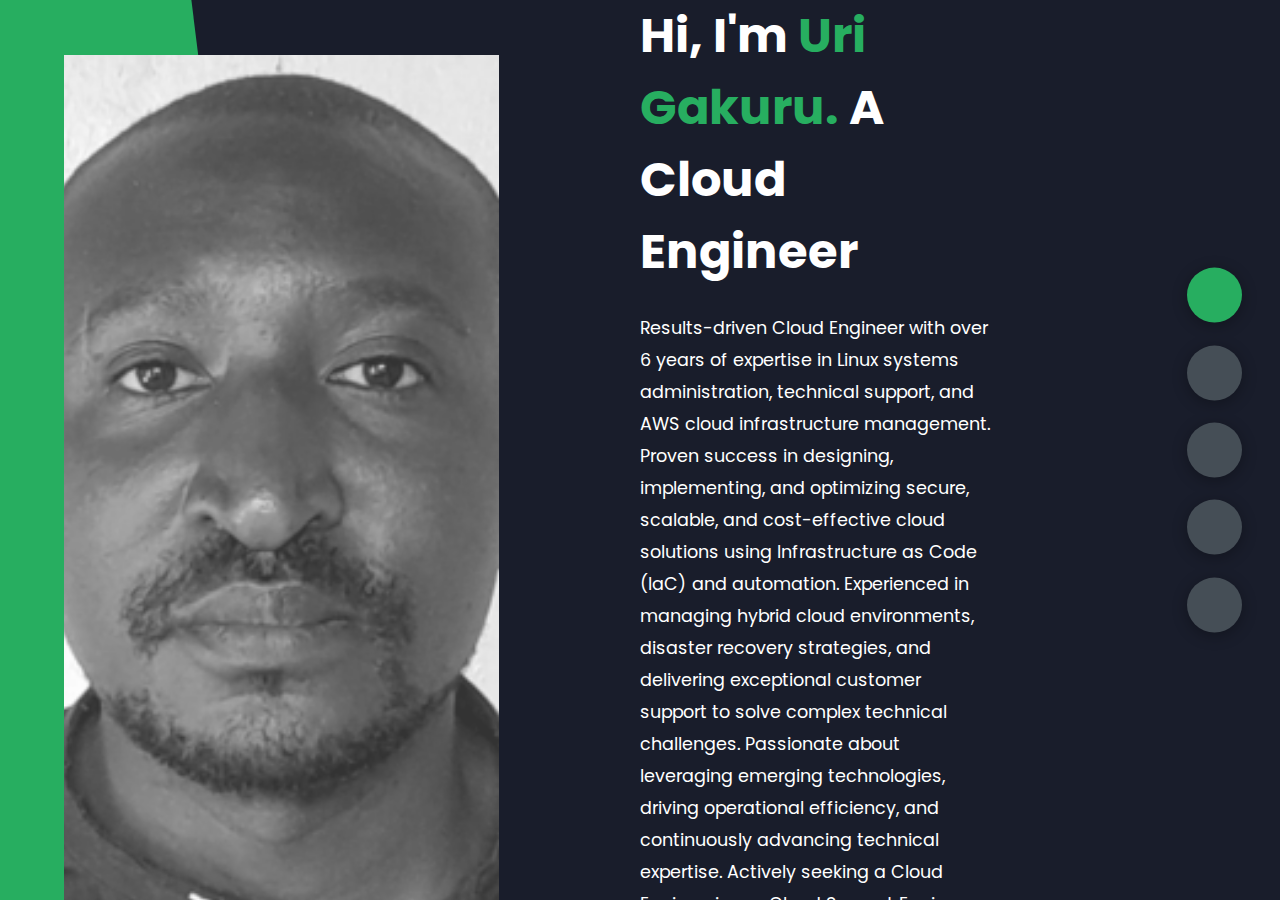
==== index.html @ 6ca02259 "Pick up on about 1:42" ====
<!DOCTYPE html>
<html lang="en">
<head>
    <meta charset="UTF-8">
    <meta name="viewport" content="width=device-width, initial-scale=1.0">
    <title>Portfolio</title>
    <link rel="stylesheet" href="styles/styles.css">
    <link rel="preconnect" href="https://fonts.googleapis.com">
    <link rel="preconnect" href="https://fonts.gstatic.com" crossorigin>
    <link rel="stylesheet" href="https://cdnjs.cloudflare.com/ajax/libs/font-awesome/6.7.1/css/all.min.css" integrity="sha512-5Hs3dF2AEPkpNAR7UiOHba+lRSJNeM2ECkwxUIxC1Q/FLycGTbNapWXB4tP889k5T5Ju8fs4b1P5z/iB4nMfSQ==" crossorigin="anonymous" referrerpolicy="no-referrer" />
    <link href="https://fonts.googleapis.com/css2?family=Poppins:ital,wght@0,100;0,200;0,300;0,400;0,500;0,600;0,700;0,800;0,900;1,100;1,200;1,300;1,400;1,500;1,600;1,700;1,800;1,900&display=swap" rel="stylesheet">
</head>
<body class="main-content">
    <header class="section sec1 header active" id="home">
        <div class="header-content">
            <div class="left-header">
                <div class="h-shape"></div>
                <div class="image">
                    <img src="img/Uri.png" alt="">
                </div>
            </div>
            <div class="right-header">
                <h1 class="name">
                    Hi, I'm <span>Uri Gakuru.</span>
                    A Cloud Engineer
                </h1>
                <p>
                    Results-driven Cloud Engineer with over 6 years of expertise in Linux systems administration, technical support, and AWS cloud infrastructure management. Proven success in designing, implementing, and optimizing secure, scalable, and cost-effective cloud solutions using Infrastructure as Code (IaC) and automation. Experienced in managing hybrid cloud environments, disaster recovery strategies, and delivering exceptional customer support to solve complex technical challenges. Passionate about leveraging emerging technologies, driving operational efficiency, and continuously advancing technical expertise. Actively seeking a Cloud Engineering or Cloud Support Engineer role to contribute hands-on skills and lead transformative cloud initiatives that deliver measurable business impact.
                </p>
                <div class="btn-con">
                    <a href="" class="main-btn">
                        <span class="btn-text">Download CV</span>
                        <span class="btn-icon"><i class="fas fa-download"></i></span>
                    </a>
                </div>

            </div>
        </div>
    </header>
    <main>
        <section class="section sec2 about" id="about">
            <div class="main-title">
                <h2>About <span>me</span> <span class="bg-text">my stats</span> </h2>
            </div>
            <div class="about-container">
                <div class="left-about">
                    <h4>Infomation About me</h4>
                    <p>
                        Uri Gakuru is a cloud engineer with a passion for technology and a deep understanding of cloud platforms. He has a background in software engineering and has worked with various cloud providers, including Google Cloud, AWS, and Azure. He is currently focusing on building scalable and resilient applications on cloud platforms.
                    </p>
                    <div class="btn-con">
                        <a href="" class="main-btn">
                            <span class="btn-text">Download CV</span>
                            <span class="btn-icon"><i class="fas fa-download"></i></span>
                        </a>
                    </div>

                </div>
                <div class="right-about">

                    <div class="about-item">
                        <div class="abt-text">
                            <p class="large-text">6+</p>
                            <p class="small-text">years of <br />experience</p>
                        </div>
                    </div>

                    <div class="about-item">
                        <div class="abt-text">
                            <p class="large-text">1000+</p>
                            <p class="small-text">Happy <br />Clients</p>
                        </div>
                    </div>

                    <div class="about-item">
                        <div class="abt-text">
                            <p class="large-text">70+</p>
                            <p class="small-text">Cloud <br />Projects</p>
                        </div>
                    </div>

                    <div class="about-item">
                        <div class="abt-text">
                            <p class="large-text">4+</p>
                            <p class="small-text">Professional <br />Certifications</p>
                        </div>
                    </div>
                        
                    </div>
                </div>
            

            <div class="about-stats">
                <h4 class="stat-title">My Skills</h4>
                <div class="progress-bars">


                    <div class="progress-bar">
                        <p class="prog-title">html5</p>
                        <div class="progress-con">
                            <p class="prog text">90%</p>
                            <div class="progress">
                                <span class="html"></span>
                            </div>
                        </div>
                    </div>

                    <div class="progress-bar">
                        <p class="prog-title">AWS</p>
                        <div class="progress-con">
                            <p class="prog text">85%</p>
                            <div class="progress">
                                <span class="aws"></span>
                            </div>
                        </div>
                    </div>

                    <div class="progress-bar">
                        <p class="prog-title">Python</p>
                        <div class="progress-con">
                            <p class="prog text">80%</p>
                            <div class="progress">
                                <span class="python"></span>
                            </div>
                        </div>
                    </div>

                    <div class="progress-bar">
                        <p class="prog-title">Linux</p>
                        <div class="progress-con">
                            <p class="prog text">95%</p>
                            <div class="progress">
                                <span class="linux"></span>
                            </div>
                        </div>
                    </div>


                </div>
            </div>

            <h4 class="stat-title">My Timeline</h4>
            <div class="timeline">

                <div class="timeline-item">
                    <div class="tl-icon">
                        <i class="fas fa-briefcase"></i>
                    </div>
                    <p class="tl-duration">2023 - present</p>
                    <h5>ICT Support Lead<span> -Gertrude's Children's Hospital </span> </h5>
                    <p>
                        ICT Support Lead was responsible for managing and resolving technical issues related to Virtrosoft's cloud infrastructure. I worked on various cloud platforms, including Google Cloud, AWS, and Azure, ensuring smooth operation and addressing any issues that arose.
                    </p>
                </div>

                <div class="timeline-item">
                    <div class="tl-icon">
                        <i class="fas fa-briefcase"></i>
                    </div>
                    <p class="tl-duration">2023 - present</p>
                    <h5>ICT Support Lead<span> -Gertrude's Children's Hospital </span> </h5>
                    <p>
                        ICT Support Lead was responsible for managing and resolving technical issues related to Virtrosoft's cloud infrastructure. I worked on various cloud platforms, including Google Cloud, AWS, and Azure, ensuring smooth operation and addressing any issues that arose.
                    </p>
                </div>

                <div class="timeline-item">
                    <div class="tl-icon">
                        <i class="fas fa-briefcase"></i>
                    </div>
                    <p class="tl-duration">2023 - present</p>
                    <h5>ICT Support Lead<span> -Gertrude's Children's Hospital </span> </h5>
                    <p>
                        ICT Support Lead was responsible for managing and resolving technical issues related to Virtrosoft's cloud infrastructure. I worked on various cloud platforms, including Google Cloud, AWS, and Azure, ensuring smooth operation and addressing any issues that arose.
                    </p>
                </div>

                <div class="timeline-item">
                    <div class="tl-icon">
                        <i class="fas fa-briefcase"></i>
                    </div>
                    <p class="tl-duration">2023 - present</p>
                    <h5>ICT Support Lead<span> -Gertrude's Children's Hospital </span> </h5>
                    <p>
                        ICT Support Lead was responsible for managing and resolving technical issues related to Virtrosoft's cloud infrastructure. I worked on various cloud platforms, including Google Cloud, AWS, and Azure, ensuring smooth operation and addressing any issues that arose.
                    </p>
                </div>

                <div class="timeline-item">
                    <div class="tl-icon">
                        <i class="fas fa-briefcase"></i>
                    </div>
                    <p class="tl-duration">2023 - present</p>
                    <h5>ICT Support Lead<span> -Gertrude's Children's Hospital </span> </h5>
                    <p>
                        ICT Support Lead was responsible for managing and resolving technical issues related to Virtrosoft's cloud infrastructure. I worked on various cloud platforms, including Google Cloud, AWS, and Azure, ensuring smooth operation and addressing any issues that arose.
                    </p>
                </div>

            </div>

        </section>
        <section class="section sec3 portfolio" id="portfolio"></section>
        <section class="section sec4 blogs" id="blogs"></section>
        <section class="section sec5 contact" id="contact"></section>
    </main>

    <div class="controls">
        <div class="control control-1 active-btn" data-id="home">
            <i class="fa-solid fa-house"></i>
        </div>
        <div class="control control-2 " data-id="about">
            <i class="fa-solid fa-user"></i>
        </div>
        <div class="control control-3 " data-id="portfolio">
            <i class="fa-solid fa-briefcase"></i>
        </div>
        <div class="control control-4 " data-id="blogs">
            <i class="fa-solid fa-newspaper"></i>
        </div>
        <div class="control control-5 " data-id="contact">
            <i class="fa-solid fa-envelope-open"></i>
        </div>
    </div>

    <script src="app.js"></script>
</body>
</html>
---- styles/styles.css ----
* {
  margin: 0;
  padding: 0;
  box-sizing: border-box;
  list-style: none;
}

:root {
  --color-primary: #191d2b;
  --color-secondary: #27ae60;
  --color-white: #ffffff;
  --color-black: #000;
  --color-grey0: #f8f8f8;
  --color-grey-1: #dbe1e8;
  --color-grey-2: #b2becd;
  --color-grey-3: #6c7983;
  --color-grey-4: #454e56;
  --color-grey-5: #2a2e35;
  --color-grey-6: #12181b;
  --br-sm-2: 14px;
  --box-shadow-1: 0 3px 15px rgba(0,0,0,.3);
}

body {
  background-color: var(--color-primary);
  font-family: "Poppins", sans-serif;
  font-size: 1.1rem;
  color: var(--color-white);
  transition: all 0.4s ease-in-out;
}

a {
  display: inline-block;
  text-decoration: none;
  color: inherit;
  font-family: inherit;
}

header {
  height: 100vh;
  color: var(--color-white);
  overflow: hidden;
}

section {
  min-height: 100vh;
  width: 100%;
  position: absolute;
  left: 0;
  top: 0;
  padding: 3rem 18rem;
}

.section {
  transform: translateY(-100%) scale(0);
  transition: all 0.4s ease-in-out;
  background-color: var(--color-primary);
}

.sec1 {
  display: none;
  transform: translateY(0) scale(1);
}

.sec2 {
  display: none;
  transform: translateY(0) scale 1;
}

.sec3 {
  display: none;
  transform: translateY(0) scale 1;
}

.sec4 {
  display: none;
  transform: translateY(0) scale 1;
}

.sec5 {
  display: none;
  transform: translateY(0) scale 1;
}

.active {
  display: block;
  animation: appear 1s ease-in-out;
  transform: translateY(0) scaleY(1);
}
@keyframes appear {
  0% {
    transform: translateY(-100%) scaleY(0);
  }
  100% {
    transform: translateY(0) scaleY(1);
  }
}

.controls {
  position: fixed;
  z-index: 10;
  top: 50%;
  right: 3%;
  display: flex;
  flex-direction: column;
  align-items: center;
  justify-content: center;
  transform: translateY(-50%);
}
.controls .active-btn {
  background-color: var(--color-secondary) !important;
  transition: all 0.4s ease-in-out;
}
.controls .active-btn i {
  color: var(--color-white) !important;
}
.controls .control {
  padding: 1rem;
  cursor: pointer;
  background-color: var(--color-grey-4);
  width: 55px;
  height: 55px;
  border-radius: 50%;
  display: flex;
  justify-content: center;
  align-items: center;
  margin: 0.7rem 0;
  box-shadow: var(--box-shadow-1);
}
.controls .control i {
  font-size: 1.2rem;
  color: var(--color-grey-2);
  pointer-events: none;
}

/*Header-content*/
.header-content {
  display: grid;
  grid-template-columns: repeat(2, 1fr);
  height: 100%;
}
.header-content .left-header {
  display: flex;
  align-items: center;
  position: relative;
}
.header-content .left-header .h-shape {
  transition: all 0.4s ease-in-out;
  width: 65%;
  height: 100%;
  background-color: var(--color-secondary);
  position: absolute;
  left: 0;
  top: 0;
  z-index: -1;
  -webkit-clip-path: polygon(0 0, 46% 0, 79% 100%, 0% 100%);
          clip-path: polygon(0 0, 46% 0, 79% 100%, 0% 100%);
}
.header-content .left-header .image {
  border-radius: var(--br-sm-2);
  height: 90%;
  width: 68%;
  margin-left: 4rem;
  background-color: var(--color-black);
  transition: all 0.4s ease-in-out;
}
.header-content .left-header .image img {
  width: 100%;
  height: 100%;
  -o-object-fit: cover;
     object-fit: cover;
  transition: all 0.4s ease-in-out;
  filter: grayscale(100%);
}
.header-content .left-header .image img:hover {
  filter: grayscale(0);
}
.header-content .right-header {
  display: flex;
  flex-direction: column;
  justify-content: center;
  padding-right: 18rem;
}
.header-content .right-header .name {
  font-size: 3rem;
}
.header-content .right-header .name span {
  color: var(--color-secondary);
}
.header-content .right-header p {
  margin: 1.5rem 0;
  line-height: 2rem;
}

/*about*/
.about-container {
  display: grid;
  grid-template-columns: repeat(2, 1fr);
  padding-top: 3.5rem;
  padding-bottom: 5rem;
}
.about-container .right-about {
  display: grid;
  grid-template-columns: repeat(2, 1fr);
  grid-gap: 2rem;
}
.about-container .right-about .about-item {
  border: 1px solid var(--color-grey-5);
  border-radius: 5px;
  transition: all 0.4s ease-in-out;
  box-shadow: 1px 2px 15px rgba(0, 0, 0, 0.1);
}
.about-container .right-about .about-item:hover {
  cursor: default;
  transform: translateY(-5px);
  border: 1px solid var(--color-secondary);
  box-shadow: 1px 4px 15px rgba(0, 0, 0, 0.32);
}
.about-container .right-about .about-item .abt-text {
  padding: 1.5rem;
  display: flex;
  flex-direction: column;
}
.about-container .right-about .about-item .abt-text .large-text {
  font-size: 3rem;
  font-weight: 700;
  color: var(--color-secondary);
}
.about-container .right-about .about-item .abt-text .small-text {
  padding-left: 3rem;
  position: relative;
  text-transform: uppercase;
  font-size: 1.2rem;
  color: var(--color-grey-1);
  letter-spacing: 2px;
}
.about-container .right-about .about-item .abt-text .small-text::before {
  content: "";
  position: absolute;
  left: 0;
  top: 15px;
  width: 2rem;
  height: 2px;
  background-color: var(--color-grey-5);
}
.about-container .left-about {
  padding-right: 5rem;
}
.about-container .left-about p {
  line-height: 2rem;
  padding: 1rem;
  color: var(--color-grey-1);
}
.about-container .left-about h4 {
  font-size: 2rem;
  text-transform: uppercase;
}

.about-stats {
  padding-bottom: 4rem;
}
.about-stats .progress-bars {
  display: grid;
  grid-template-columns: repeat(2, 1fr);
  grid-gap: 2rem;
}
.about-stats .progress-bars .progress-bar {
  display: flex;
  flex-direction: column;
}
.about-stats .progress-bars .progress-bar .prog-title {
  text-transform: uppercase;
  font-weight: 500;
}
.about-stats .progress-bars .progress-bar .progress-con {
  display: flex;
  align-items: center;
}
.about-stats .progress-bars .progress-bar .progress-con .prog-text {
  color: var(--color-grey-2);
}
.about-stats .progress-bars .progress-bar .progress-con .progress {
  width: 100%;
  height: 0.45rem;
  background-color: var(--color-grey-4);
  margin-left: 1rem;
  position: relative;
}
.about-stats .progress-bars .progress-bar .progress-con .progress span {
  position: absolute;
  top: 0;
  left: 0;
  height: 100%;
  background-color: var(--color-secondary);
  transition: all 0.4s ease-in-out;
  width: 60%;
}
.about-stats .progress-bars .progress-bar .progress-con .progress .html {
  width: 90%;
}
.about-stats .progress-bars .progress-bar .progress-con .progress .aws {
  width: 85%;
}
.about-stats .progress-bars .progress-bar .progress-con .progress .python {
  width: 80%;
}
.about-stats .progress-bars .progress-bar .progress-con .progress .linux {
  width: 95%;
}

.stat-title {
  text-transform: uppercase;
  font-size: 1.4rem;
  text-align: center;
  padding: 3.5rem 0;
  position: relative;
}
.stat-title::before {
  content: "";
  left: 50%;
  top: 0;
  width: 40%;
  height: 1px;
  background-color: var(--color-grey-5);
  transform: translateX(-50%);
}

/*timeline*/
.timeline {
  display: grid;
  grid-template-columns: repeat(2, 1fr);
  grid-gap: 2rem;
  padding-bottom: 3rem;
}
.timeline .timeline-item {
  position: relative;
  padding-left: 3rem;
  border-left: 1px solid var(--color-grey-5);
}
.timeline .timeline-item .tl-icon {
  position: absolute;
  left: -27px;
  top: 0;
  background-color: var(--color-secondary);
  width: 50px;
  height: 50px;
  border-radius: 50%;
  display: flex;
  align-items: center;
  justify-content: center;
}
.timeline .timeline-item i {
  font-size: 1.3rem;
}
.timeline .tl-duration {
  padding: 0.2rem 0.6rem;
  background-color: var(--color-grey-5);
  border-radius: 15px;
  display: inline-block;
  font-size: 0.8rem;
  text-transform: uppercase;
  font-weight: 500;
}
.timeline h5 {
  padding: 1rem 0;
  text-transform: uppercase;
  font-size: 1.3rem;
  font-weight: 600;
}
.timeline h5 span {
  color: var(--color-grey-2);
  font-weight: 500;
  font-size: 1.2rem;
}
.timeline p {
  color: var(--color-grey-2);
}

/*Indipendent components*/
.btn-con {
  display: flex;
  align-self: flex-start;
}

.main-btn {
  border-radius: 30px;
  color: inherit;
  font-weight: 600;
  position: relative;
  border: 1px solid var(--color-secondary);
  display: flex;
  align-self: flex-start;
  display: flex;
  align-items: center;
  overflow: hidden;
}
.main-btn .btn.text {
  padding: 0 2rem;
}
.main-btn .btn-icon {
  background-color: var(--color-secondary);
  display: flex;
  align-items: center;
  justify-content: center;
  border-radius: 50%;
  padding: 1rem;
}
.main-btn::before {
  content: "";
  position: absolute;
  top: 0;
  right: 0;
  transform: translateX(100%);
  transition: all 0.4s ease-out;
  z-index: -1;
}
.main-btn:hover {
  transition: all 0.4s ease-out;
}
.main-btn:hover::before {
  width: 100%;
  height: 100%;
  background-color: var(--color-secondary);
  transform: translateX(0);
}

.main-title {
  text-align: center;
}
.main-title h2 {
  position: relative;
  text-transform: uppercase;
  font-size: 4rem;
  font-weight: 700;
}
.main-title h2 span {
  color: var(--color-secondary);
}
.main-title h2 .bg-text {
  position: absolute;
  top: 50%;
  color: var(--color-grey-5);
  transition: all 0.4s ease-in-out;
  z-index: -1;
  left: 50%;
  transform: translate(-50%, -50%);
  font-weight: 800;
  font-size: 6.3rem;
}/*# sourceMappingURL=styles.css.map */
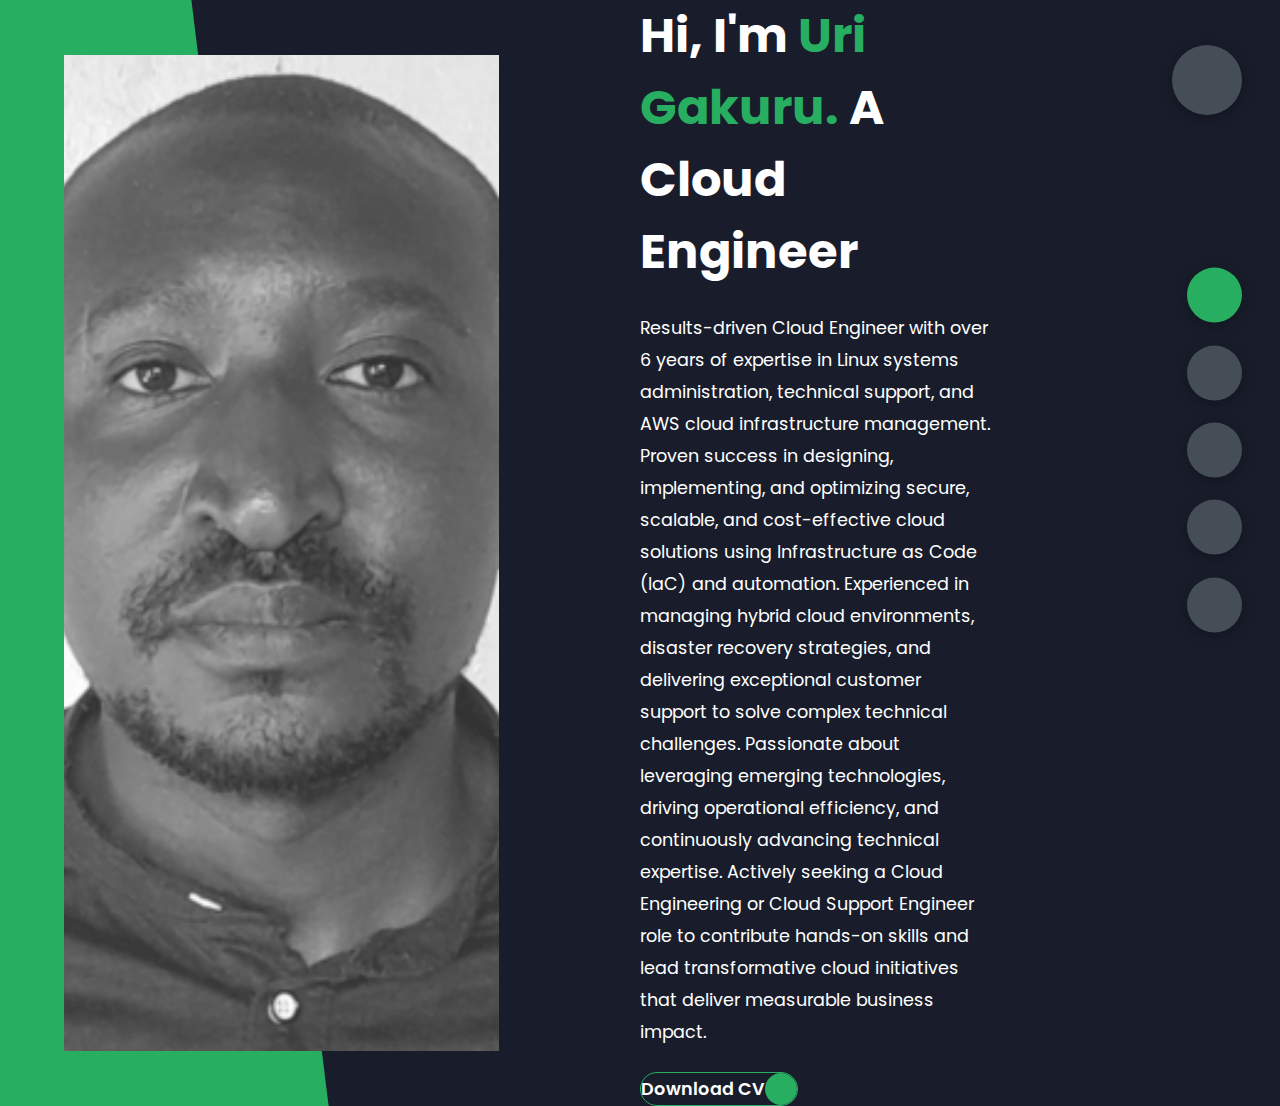
==== commit 79c878d6: "media scss" ====
--- a/index.html
+++ b/index.html
@@ -200,9 +200,358 @@
             </div>
 
         </section>
-        <section class="section sec3 portfolio" id="portfolio"></section>
-        <section class="section sec4 blogs" id="blogs"></section>
-        <section class="section sec5 contact" id="contact"></section>
+
+        <section class="section sec3 portfolio" id="portfolio">
+            <div class="main-title">
+                <h2>My  <span>Portfolio</span><span class="bg-text">My Work</span> </h2>
+            </div>
+            <p class="port-text">
+                Here is some work.
+            </p> 
+            <div class="portfolios">
+
+                <div class="portfolio-item">
+                    <div class="image">
+                        <img src="img/port1.jpg" alt="">
+                    </div>
+                    <div class="hover-items">
+                        <h3>Project Source</h3>
+                        <div class="icons">
+
+                            <a href="#" class="icon">
+                                <i class="fab fa-github"></i>
+                            </a>
+
+                            <a href="#" class="icon">
+                                <i class="fab fa-behance"></i>
+                            </a>
+
+                            <a href="#" class="icon">
+                                <i class="fab fa-youtube"></i>
+                            </a>
+
+
+                        </div>
+                    </div>
+                </div>
+                
+                <div class="portfolio-item">
+                    <div class="image">
+                        <img src="img/port2.jpg" alt="">
+                    </div>
+                    <div class="hover-items">
+                        <h3>Project Source</h3>
+                        <div class="icons">
+
+                            <a href="#" class="icon">
+                                <i class="fab fa-github"></i>
+                            </a>
+
+                            <a href="#" class="icon">
+                                <i class="fab fa-behance"></i>
+                            </a>
+
+                            <a href="#" class="icon">
+                                <i class="fab fa-youtube"></i>
+                            </a>
+
+
+                        </div>
+                    </div>
+                </div>
+
+                <div class="portfolio-item">
+                    <div class="image">
+                        <img src="img/port3.jpg" alt="">
+                    </div>
+                    <div class="hover-items">
+                        <h3>Project Source</h3>
+                        <div class="icons">
+
+                            <a href="#" class="icon">
+                                <i class="fab fa-github"></i>
+                            </a>
+
+                            <a href="#" class="icon">
+                                <i class="fab fa-behance"></i>
+                            </a>
+
+                            <a href="#" class="icon">
+                                <i class="fab fa-youtube"></i>
+                            </a>
+
+
+                        </div>
+                    </div>
+                </div>
+
+                <div class="portfolio-item">
+                    <div class="image">
+                        <img src="img/port4.jpg" alt="">
+                    </div>
+                    <div class="hover-items">
+                        <h3>Project Source</h3>
+                        <div class="icons">
+
+                            <a href="#" class="icon">
+                                <i class="fab fa-github"></i>
+                            </a>
+
+                            <a href="#" class="icon">
+                                <i class="fab fa-behance"></i>
+                            </a>
+
+                            <a href="#" class="icon">
+                                <i class="fab fa-youtube"></i>
+                            </a>
+
+
+                        </div>
+                    </div>
+                </div>
+
+                <div class="portfolio-item">
+                    <div class="image">
+                        <img src="img/port5.jpg" alt="">
+                    </div>
+                    <div class="hover-items">
+                        <h3>Project Source</h3>
+                        <div class="icons">
+
+                            <a href="#" class="icon">
+                                <i class="fab fa-github"></i>
+                            </a>
+
+                            <a href="#" class="icon">
+                                <i class="fab fa-behance"></i>
+                            </a>
+
+                            <a href="#" class="icon">
+                                <i class="fab fa-youtube"></i>
+                            </a>
+
+
+                        </div>
+                    </div>
+                </div>
+
+                <div class="portfolio-item">
+                    <div class="image">
+                        <img src="img/port6.jpg" alt="">
+                    </div>
+                    <div class="hover-items">
+                        <h3>Project Source</h3>
+                        <div class="icons">
+
+                            <a href="#" class="icon">
+                                <i class="fab fa-github"></i>
+                            </a>
+
+                            <a href="#" class="icon">
+                                <i class="fab fa-behance"></i>
+                            </a>
+
+                            <a href="#" class="icon">
+                                <i class="fab fa-youtube"></i>
+                            </a>
+
+
+                        </div>
+                    </div>
+                </div>
+
+            </div>
+        </section>
+        
+        <section class="section sec4 " id="blogs">
+            <div class="blogs-content">
+                <div class="main-title">
+                    <h2>My  <span>Blogs</span> <span class="bg-text">My Blogs</span> </h2>
+                </div>
+                <div class="blogs">
+
+                    <div class="blog">
+                        <img src="img/blog1.jpg" alt="">
+                        <div class="blog-text">
+                            <h4>
+                                How to create your own website
+                            </h4>
+                            <p>
+                                Lorem ipsum dolor sit amet, consectetur adipiscing elit. Sed sodales, justo vel aliquet fermentum, dolor ipsum scelerisque lectus, vel tempor velit felis eu velit.
+                            </p>
+                        </div>
+                    </div>
+
+                    <div class="blog">
+                        <img src="img/blog2.jpg" alt="">
+                        <div class="blog-text">
+                            <h4>
+                                How to create your own website
+                            </h4>
+                            <p>
+                                Lorem ipsum dolor sit amet, consectetur adipiscing elit. Sed sodales, justo vel aliquet fermentum, dolor ipsum scelerisque lectus, vel tempor velit felis eu velit.
+                            </p>
+                        </div>
+                    </div>
+
+                    <div class="blog">
+                        <img src="img/blog3.jpg" alt="">
+                        <div class="blog-text">
+                            <h4>
+                                How to create your own website
+                            </h4>
+                            <p>
+                                Lorem ipsum dolor sit amet, consectetur adipiscing elit. Sed sodales, justo vel aliquet fermentum, dolor ipsum scelerisque lectus, vel tempor velit felis eu velit.
+                            </p>
+                        </div>
+                    </div>
+
+                    <div class="blog">
+                        <img src="img/py.jpg" alt="">
+                        <div class="blog-text">
+                            <h4>
+                                How to create your own website
+                            </h4>
+                            <p>
+                                Lorem ipsum dolor sit amet, consectetur adipiscing elit. Sed sodales, justo vel aliquet fermentum, dolor ipsum scelerisque lectus, vel tempor velit felis eu velit.
+                            </p>
+                        </div>
+                    </div>
+
+                    <div class="blog">
+                        <img src="img/blog4.jpg" alt="">
+                        <div class="blog-text">
+                            <h4>
+                                How to create your own website
+                            </h4>
+                            <p>
+                                Lorem ipsum dolor sit amet, consectetur adipiscing elit. Sed sodales, justo vel aliquet fermentum, dolor ipsum scelerisque lectus, vel tempor velit felis eu velit.
+                            </p>
+                        </div>
+                    </div>
+
+                    <div class="blog">
+                        <img src="img/blog5.jpg" alt="">
+                        <div class="blog-text">
+                            <h4>
+                                How to create your own website
+                            </h4>
+                            <p>
+                                Lorem ipsum dolor sit amet, consectetur adipiscing elit. Sed sodales, justo vel aliquet fermentum, dolor ipsum scelerisque lectus, vel tempor velit felis eu velit.
+                            </p>
+                        </div>
+                    </div>
+
+                </div>
+            </div>
+        </section>
+
+        <section class="section sec5 contact" id="contact">
+            <div class="contact-container">
+                <div class="main-title">
+                    <h2>contact <span>Me</span><span class="bg-text">My Blogs</span> </h2>
+                </div>
+                <div class="contact-content-con">
+                    <div class="left-contact">
+                        <h4>Contact me here</h4>
+                        <p>
+                            Lorem ipsum dolor sit amet consectetur adipisicing elit. Ex, non a! Corrupti quod placeat in totam nisi et modi quia. 
+                            Accusantium fugiat labore recusandae veniam similique nobis accusamus necessitatibus quibusdam.
+                        </p>
+                        <div class="contact-info">
+
+                            <div class="contact-item">
+                                <div class="icon">
+                                    <i class="fas fa-map-marker-alt"></i>
+                                    Location
+                                </div>
+                                <p>
+                                    : Nairobi, Kenya
+                                </p>
+                            </div>
+
+                            <div class="contact-item">
+                                <div class="icon">
+                                    <i class="fas fa-map-marker-alt"></i>
+                                    <span>Email</span>
+                                </div>
+                                <p>
+                                    <span>: urigakuru@live.co.uk</span>
+                                </p>
+                            </div>
+
+                            <div class="contact-item">
+                                <div class="icon">
+                                    <i class="fas fa-user-graduate"></i>
+                                    <span>Education</span>
+                                </div>
+                                <p>
+                                    <span>: Moi University, Nairobi</span>
+                                </p>
+                            </div>
+
+                            <div class="contact-item">
+                                <div class="icon">
+                                    <i class="fas fa-phone"></i>
+                                    <span>Mobile Number</span>
+                                </div>
+                                <p>
+                                    <span>: +254 708318239</span>
+                                </p>
+                            </div>
+
+                            <div class="contact-item">
+                                <div class="icon">
+                                    <i class="fas fa-globe-africa"></i>
+                                    <span>Languages</span>
+                                </div>
+                                <p>
+                                    <span>: English, Swahili, Kikuyu</span>
+                                </p>
+                            </div>
+
+                        </div>
+                        <div class="contact-icons">
+                            <div class="contact-icon">
+                                <a href="#" target="_blank">
+                                    <i class="fab fa-twitter"></i>
+                                </a>
+                                <a href="#" target="_blank">
+                                    <i class="fab fa-github"></i>
+                                </a>
+                                <a href="#" target="_blank">
+                                    <i class="fab fa-linkedin"></i>
+                                </a>
+                            </div>
+                        </div>
+
+                    </div>
+                    <div class="right-contact">
+                        <form action="" class="contact-form">
+                            <div class="input-control i-c-2">
+                                <input type="text" required placeholder="YOUR NAME">
+                                <input type="text" required placeholder="YOUR EMAIL">
+                            </div>
+                            <div class="input-control">
+                                <input type="text" required placeholder="ENTER SUBJECT">
+                            </div>
+                            <div class="input-control">
+                                <textarea name="" id="" cols="15" rows="8" placeholder="Message Here..."></textarea>
+                            </div>
+                            <div class="submit-btn">
+                                <a href="#" class="main-btn">
+                                    <span class="btn-text">Download CV</span>
+                                    <span class="btn-icon"><i class="fas fa-download"></i> </span>
+                                </a>
+                            </div>
+                        </form>
+                    </div>
+                </div>
+            </div>
+
+
+        </section>
+
     </main>
 
     <div class="controls">
@@ -223,6 +572,10 @@
         </div>
     </div>
 
+    <div class="theme-btn">
+        <i class="fas fa-adjust" ></i>
+    </div>
+
     <script src="app.js"></script>
 </body>
 </html>--- a/styles/styles.css
+++ b/styles/styles.css
@@ -21,6 +21,20 @@
   --box-shadow-1: 0 3px 15px rgba(0,0,0,.3);
 }
 
+.light-mode {
+  --color-primary: #ffffff;
+  --color-secondary: #ae7827;
+  --color-white: #454e56;
+  --color-black: #000;
+  --color-grey0: #f8f8f8;
+  --color-grey-1: #6c7983;
+  --color-grey-2: #6c7983;
+  --color-grey-3: #6c7983;
+  --color-grey-4: #454e56;
+  --color-grey-5: #f8f8f8;
+  --color-grey-6: #12181b;
+}
+
 body {
   background-color: var(--color-primary);
   font-family: "Poppins", sans-serif;
@@ -37,7 +51,8 @@
 }
 
 header {
-  height: 100vh;
+  min-height: 100vh;
+  font-family: "poppins", sans-serif;
   color: var(--color-white);
   overflow: hidden;
 }
@@ -129,6 +144,30 @@
 }
 .controls .control i {
   font-size: 1.2rem;
+  color: var(--color-grey-2);
+  pointer-events: none;
+}
+
+.theme-btn {
+  top: 5%;
+  right: 3%;
+  width: 70px;
+  height: 70px;
+  border-radius: 50%;
+  background-color: var(--color-grey-4);
+  cursor: pointer;
+  position: fixed;
+  display: flex;
+  justify-content: center;
+  align-items: center;
+  box-shadow: 0 3px 15px rgba(0, 0, 0, 0.3);
+  transition: all 0.1s ease-in-out;
+}
+.theme-btn:active {
+  transform: translateY(-5px);
+}
+.theme-btn i {
+  font-size: 1.4rem;
   color: var(--color-grey-2);
   pointer-events: none;
 }
@@ -317,6 +356,7 @@
 }
 .stat-title::before {
   content: "";
+  position: absolute;
   left: 50%;
   top: 0;
   width: 40%;
@@ -376,6 +416,230 @@
   color: var(--color-grey-2);
 }
 
+.port-text {
+  padding: 2rem 0;
+  text-align: center;
+}
+
+.portfolios {
+  display: grid;
+  grid-template-columns: repeat(3, 1fr);
+  grid-gap: 2rem;
+  margin-top: 3rem;
+}
+.portfolios .portfolio-item {
+  position: relative;
+  border-radius: 15px;
+}
+.portfolios .portfolio-item img {
+  width: 100%;
+  height: 300px;
+  -o-object-fit: cover;
+     object-fit: cover;
+  border-radius: 15px;
+}
+.portfolios .portfolio-item .hover-items {
+  width: 100%;
+  height: 100%;
+  background-color: var(--color-secondary);
+  position: absolute;
+  left: 0;
+  top: 0;
+  border-radius: 15px;
+  display: flex;
+  justify-content: center;
+  align-items: center;
+  flex-direction: column;
+  opacity: 0;
+  transform: scale(0);
+  transition: all 0.4s ease-in-out;
+}
+.portfolios .portfolio-item .hover-items h3 {
+  font-size: 1.5rem;
+  color: var(--color-white);
+  margin-bottom: 1.5rem;
+}
+.portfolios .portfolio-item .hover-items .icons {
+  display: flex;
+  justify-content: center;
+  align-items: center;
+}
+.portfolios .portfolio-item .hover-items .icons .icon {
+  background-color: var(--color-primary);
+  border-radius: 50%;
+  width: 50px;
+  height: 50px;
+  display: flex;
+  align-items: center;
+  justify-content: center;
+  margin: 0 1rem;
+  cursor: pointer;
+  transition: all 0.4s ease-in-out;
+}
+.portfolios .portfolio-item .hover-items .icons .icon i {
+  font-size: 1.5rem;
+  color: var(--color-white);
+  margin: 0 1rem;
+}
+.portfolios .portfolio-item .hover-items .icons .icon:hover {
+  background-color: var(--color-white);
+}
+.portfolios .portfolio-item .hover-items .icons .icon:hover i {
+  color: var(--color-primary);
+}
+
+.portfolio-item:hover .hover-items {
+  opacity: 1;
+  transform: scale(1);
+}
+
+.blogs {
+  display: grid;
+  grid-template-columns: repeat(3, 1fr);
+  grid-gap: 2rem;
+  margin-top: 3rem;
+}
+.blogs .blog {
+  position: relative;
+  background-color: var(--color-grey-5);
+  border-radius: 5px;
+  box-shadow: 1px 1px 20px rgba(0, 0, 0, 0.1);
+  transition: all 0.4s ease-in-out;
+}
+.blogs .blog:hover {
+  box-shadow: 1px 1px 40px rgba(0, 0, 0, 0.3);
+  transform: translateY(-5px);
+  transition: all 0.4s ease-in-out;
+}
+.blogs .blog:hover img {
+  filter: grayscale(0);
+  transform: scale(1.1);
+  box-shadow: 1px 4px 15px rgba(0, 0, 0, 0.8);
+}
+.blogs .blog img {
+  width: 100%;
+  height: 300px;
+  -o-object-fit: cover;
+     object-fit: cover;
+  border-top-left-radius: 5px;
+  border-top-right-radius: 5px;
+  filter: grayscale(100%);
+  transition: all 0.4s ease-in-out;
+}
+.blogs .blog .blog-text {
+  margin-top: -7px;
+  padding: 1.1rem;
+  border-top: 8px solid var(--color-secondary);
+}
+.blogs .blog .blog-text h4 {
+  font-size: 1.5rem;
+  margin-bottom: 7rem;
+  transition: all 0.4s ease-in-out;
+  cursor: pointer;
+}
+.blogs .blog .blog-text h4:hover {
+  color: var(--color-secondary);
+}
+.blogs .blog .blog-text p {
+  color: var(--color-grey-2);
+  line-height: 2rem;
+  padding-bottom: 1rem;
+}
+
+.contact-content-con {
+  display: flex;
+  padding-top: 3.5rem;
+}
+.contact-content-con .left-contact {
+  flex: 2;
+}
+.contact-content-con .left-contact h4 {
+  margin-top: 1rem;
+  font-size: 2rem;
+  text-transform: uppercase;
+}
+.contact-content-con .left-contact p {
+  margin: 1rem 0;
+  line-height: 2rem;
+}
+.contact-content-con .left-contact .contact-info .contact-item {
+  display: flex;
+  align-items: center;
+  justify-content: space-between;
+}
+.contact-content-con .left-contact .contact-info .contact-item p {
+  margin: 0.3rem 0 !important;
+  padding: 0 !important;
+}
+.contact-content-con .left-contact .contact-info .contact-item .icon {
+  display: grid;
+  grid-template-columns: 40px 1fr;
+}
+.contact-content-con .left-contact .contact-info .contact-item .icon i {
+  display: flex;
+  align-items: center;
+  font-size: 1.3rem;
+}
+.contact-content-con .left-contact .contact-icon {
+  display: flex;
+  margin-top: 2rem;
+}
+.contact-content-con .left-contact .contact-icon a {
+  display: flex;
+  align-items: center;
+  color: var(--color-white);
+  background-color: var(--color-grey-5);
+  cursor: pointer;
+  justify-content: center;
+  width: 50px;
+  height: 50px;
+  border-radius: 50px;
+  margin: 0 0.4rem;
+  transition: all 0.4s ease-in-out;
+}
+.contact-content-con .left-contact .contact-icon a:hover {
+  background-color: var(--color-secondary);
+}
+.contact-content-con .left-contact .contact-icon a:hover i {
+  color: var(--color-primary);
+}
+.contact-content-con .left-contact .contact-icon a i {
+  display: flex;
+  align-items: center;
+  justify-content: center;
+  font-size: 1.3rem;
+}
+.contact-content-con .right-contact {
+  flex: 3;
+  margin-left: 3rem;
+}
+.contact-content-con .right-contact .input-control {
+  margin: 1.5rem 0;
+}
+.contact-content-con .right-contact .input-control input, .contact-content-con .right-contact .input-control textarea {
+  border-radius: 30px;
+  font-weight: inherit;
+  font-size: inherit;
+  font-family: inherit;
+  padding: 0.8rem 1.1rem;
+  outline: none;
+  border: none;
+  background-color: var(--color-grey-5);
+  width: 100%;
+  color: var(--color-white);
+  resize: none;
+}
+.contact-content-con .right-contact .i-c-2 {
+  display: flex;
+}
+.contact-content-con .right-contact .i-c-2 :last-child {
+  margin-left: 1.5rem;
+}
+.contact-content-con .right-contact .submit-btn {
+  display: flex;
+  justify-content: flex-start;
+}
+
 /*Indipendent components*/
 .btn-con {
   display: flex;
@@ -446,4 +710,94 @@
   transform: translate(-50%, -50%);
   font-weight: 800;
   font-size: 6.3rem;
+}
+
+@media screen and (max-width: 600px) {
+  header {
+    padding: 0;
+  }
+  header .right-header {
+    padding: 2rem !important;
+  }
+  .theme-btn {
+    width: 50px;
+    height: 50px;
+  }
+  .header-content {
+    grid-template-columns: 1fr;
+    padding-bottom: 6rem;
+  }
+  .left-header .h-shape {
+    display: none;
+  }
+  .right-header {
+    grid-row: 1;
+    width: 90%;
+    margin: 0 auto;
+  }
+  .right-header .name {
+    font-size: 2.5rem !important;
+  }
+  .header-content .left-header .image {
+    margin: 0 auto;
+    width: 90%;
+  }
+  .about-container {
+    grid-template-columns: 1fr;
+  }
+  .about-container .right-about {
+    grid-template-columns: 1fr;
+    padding-top: 2.5rem;
+  }
+  .about-container .left-about {
+    padding-right: 0;
+  }
+  .about-container .left-about p {
+    padding-left: 0;
+  }
+  .timeline {
+    grid-template-columns: 1fr;
+    padding-bottom: 6rem;
+  }
+  .about-stats .progress-bars {
+    grid-template-columns: 1fr;
+  }
+  .portfolios {
+    grid-template-columns: 1fr;
+    padding-bottom: 6rem;
+  }
+  .blogs {
+    grid-template-columns: 1fr;
+    padding-bottom: 6rem;
+  }
+  .contact-content-con {
+    flex-direction: column;
+  }
+  .contact-content-con .right-contact {
+    margin-left: 0;
+    margin-top: 2.5rem;
+  }
+  .contact-content-con .right-contact .i-c-2 {
+    flex-direction: column;
+  }
+  .contact-content-con .right-contact .i-c-2 :last-child {
+    margin-left: 0;
+    margin-top: 1.5rem;
+  }
+  .section {
+    padding: 2.5rem;
+  }
+  .controls {
+    top: auto;
+    bottom: 0;
+    flex-direction: row;
+    justify-content: center;
+    left: 50%;
+    transform: translateX(-50%);
+    width: 100%;
+    background-color: var(--color-grey-5);
+  }
+  .controls .control {
+    margin: 1rem 0.3rem;
+  }
 }/*# sourceMappingURL=styles.css.map */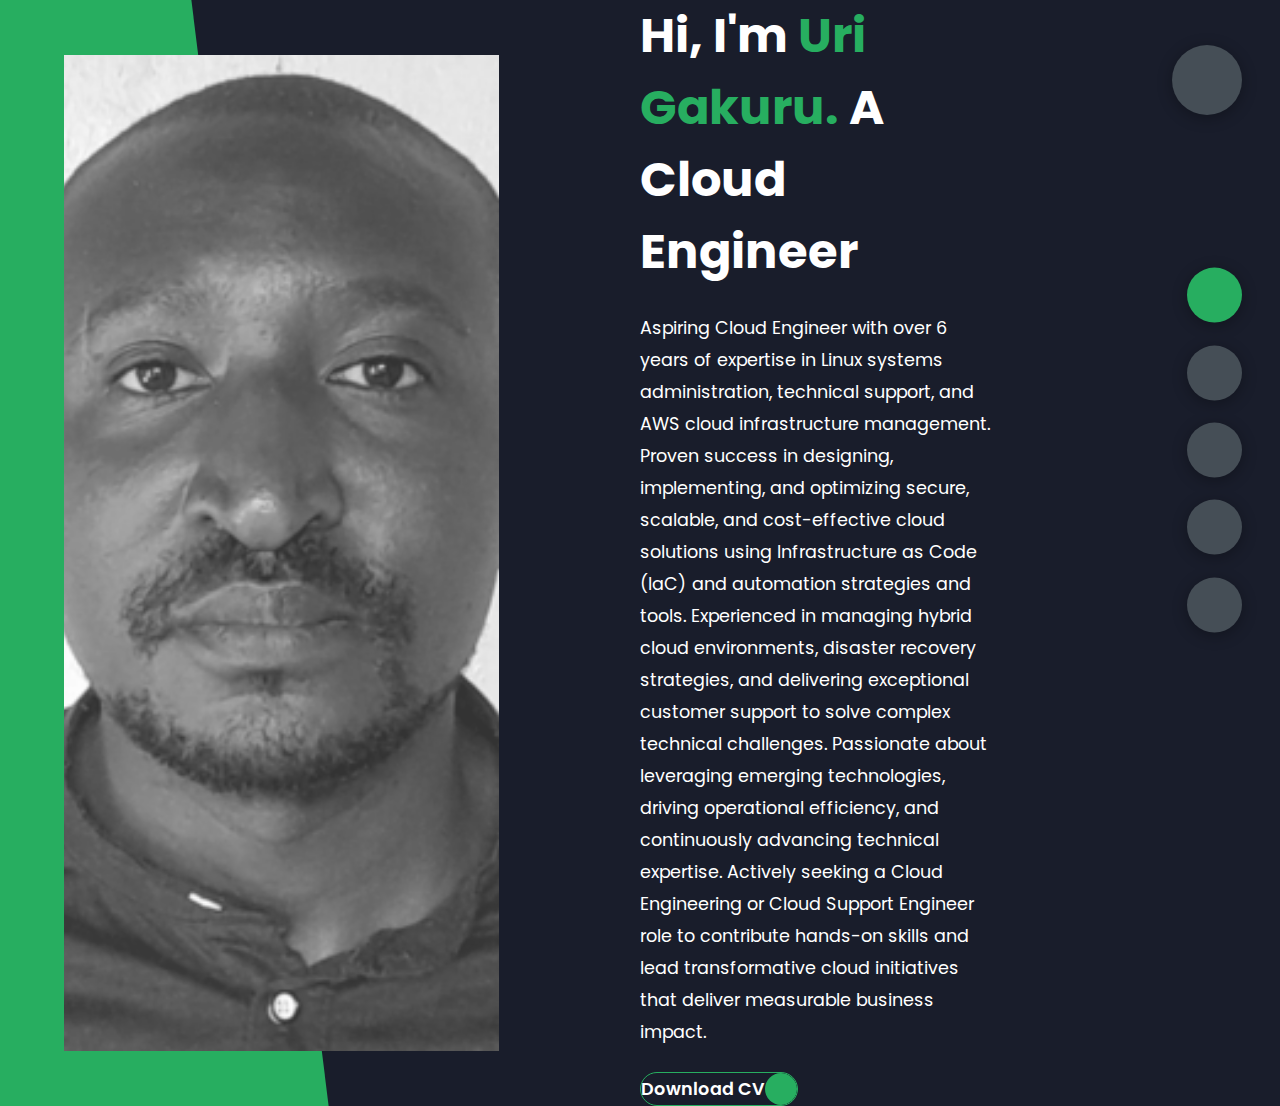
==== commit 65173630: "done" ====
--- a/index.html
+++ b/index.html
@@ -25,7 +25,7 @@
                     A Cloud Engineer
                 </h1>
                 <p>
-                    Results-driven Cloud Engineer with over 6 years of expertise in Linux systems administration, technical support, and AWS cloud infrastructure management. Proven success in designing, implementing, and optimizing secure, scalable, and cost-effective cloud solutions using Infrastructure as Code (IaC) and automation. Experienced in managing hybrid cloud environments, disaster recovery strategies, and delivering exceptional customer support to solve complex technical challenges. Passionate about leveraging emerging technologies, driving operational efficiency, and continuously advancing technical expertise. Actively seeking a Cloud Engineering or Cloud Support Engineer role to contribute hands-on skills and lead transformative cloud initiatives that deliver measurable business impact.
+                    Aspiring Cloud Engineer with over 6 years of expertise in Linux systems administration, technical support, and AWS cloud infrastructure management. Proven success in designing, implementing, and optimizing secure, scalable, and cost-effective cloud solutions using Infrastructure as Code (IaC) and automation strategies and tools. Experienced in managing hybrid cloud environments, disaster recovery strategies, and delivering exceptional customer support to solve complex technical challenges. Passionate about leveraging emerging technologies, driving operational efficiency, and continuously advancing technical expertise. Actively seeking a Cloud Engineering or Cloud Support Engineer role to contribute hands-on skills and lead transformative cloud initiatives that deliver measurable business impact.
                 </p>
                 <div class="btn-con">
                     <a href="" class="main-btn">
@@ -46,7 +46,12 @@
                 <div class="left-about">
                     <h4>Infomation About me</h4>
                     <p>
-                        Uri Gakuru is a cloud engineer with a passion for technology and a deep understanding of cloud platforms. He has a background in software engineering and has worked with various cloud providers, including Google Cloud, AWS, and Azure. He is currently focusing on building scalable and resilient applications on cloud platforms.
+                        Uri Gakuru Customer-obsessed Cloud Engineer and Systems Administrator with over six years of experience in cloud infrastructure management, 
+                        Linux systems administration, and technical support. Certified AWS Solutions Architect Associate and VMware Professional – Data Center Virtualization (2024), 
+                        skilled in Infrastructure as Code (IaC), automation, risk analysis, and system optimization. Known for delivering tailored solutions, enhancing system reliability, 
+                        and driving operational efficiency. Experienced in designing scalable cloud architectures, optimizing costs, and implementing cloud-native services. 
+                        Passionate about solving real-world problems and continuously learning new technologies to improve cloud and on-premises infrastructure. 
+                        Seeking opportunities to contribute expertise in hybrid cloud environments and systems administration.
                     </p>
                     <div class="btn-con">
                         <a href="" class="main-btn">
@@ -75,7 +80,7 @@
                     <div class="about-item">
                         <div class="abt-text">
                             <p class="large-text">70+</p>
-                            <p class="small-text">Cloud <br />Projects</p>
+                            <p class="small-text">Systems and Cloud <br />Projects</p>
                         </div>
                     </div>
 
@@ -108,7 +113,7 @@
                     <div class="progress-bar">
                         <p class="prog-title">AWS</p>
                         <div class="progress-con">
-                            <p class="prog text">85%</p>
+                            <p class="prog text">98%</p>
                             <div class="progress">
                                 <span class="aws"></span>
                             </div>
--- a/styles/styles.css
+++ b/styles/styles.css
@@ -176,7 +176,7 @@
 .header-content {
   display: grid;
   grid-template-columns: repeat(2, 1fr);
-  height: 100%;
+  min-height: 100vh;
 }
 .header-content .left-header {
   display: flex;
@@ -713,11 +713,98 @@
 }
 
 @media screen and (max-width: 600px) {
+  .about-container {
+    grid-template-columns: 1fr;
+  }
+  .about-container .right-about {
+    grid-template-columns: 1fr;
+    padding-top: 2.5rem;
+  }
+  .about-container .left-about {
+    padding-right: 0;
+  }
+  .about-container .left-about p {
+    padding-left: 0;
+  }
+  .timeline {
+    grid-template-columns: 1fr;
+    padding-bottom: 6rem;
+  }
+  .portfolios {
+    grid-template-columns: 1fr;
+    padding-bottom: 6rem;
+  }
+  .blogs {
+    grid-template-columns: 1fr;
+    padding-bottom: 6rem;
+  }
+  .section {
+    padding: 2.5rem;
+  }
+  .main-title h2 {
+    font-size: 2rem;
+  }
+  .main-title h2 span {
+    font-size: 2.5rem;
+  }
+  .main-title h2 .bg-text {
+    font-size: 3rem;
+  }
+}
+@media screen and (max-width: 1432px) {
+  header {
+    padding: 0 !important;
+  }
+  .section {
+    padding: 7rem 11rem;
+  }
+  .contact-content-con {
+    flex-direction: column;
+  }
+  .contact-content-con .right-contact {
+    margin-left: 0;
+    margin-top: 2.5rem;
+  }
+  .contact-content-con .right-contact .i-c-2 {
+    flex-direction: column;
+  }
+  .contact-content-con .right-contact .i-c-2 :last-child {
+    margin-left: 0;
+    margin-top: 1.5rem;
+  }
+}
+@media screen and (max-width: 1070px) {
+  .about-container {
+    grid-template-columns: 1fr;
+  }
+  .about-container .right-about {
+    padding-top: 2.5rem;
+  }
+  .portfolios {
+    grid-template-columns: 1fr 1fr;
+  }
+  .blogs {
+    grid-template-columns: 1fr 1fr;
+  }
+  .main-title h2 {
+    font-size: 4rem;
+  }
+  .main-title h2 span {
+    font-size: 4rem;
+  }
+  .main-title h2 .bg-text {
+    font-size: 4.5rem;
+  }
+}
+@media screen and (max-width: 970px) {
+  .section {
+    padding: 7rem 6rem;
+  }
   header {
     padding: 0;
   }
   header .right-header {
-    padding: 2rem !important;
+    padding: 0 !important;
   }
   .theme-btn {
     width: 50px;
@@ -741,51 +828,6 @@
   .header-content .left-header .image {
     margin: 0 auto;
     width: 90%;
-  }
-  .about-container {
-    grid-template-columns: 1fr;
-  }
-  .about-container .right-about {
-    grid-template-columns: 1fr;
-    padding-top: 2.5rem;
-  }
-  .about-container .left-about {
-    padding-right: 0;
-  }
-  .about-container .left-about p {
-    padding-left: 0;
-  }
-  .timeline {
-    grid-template-columns: 1fr;
-    padding-bottom: 6rem;
-  }
-  .about-stats .progress-bars {
-    grid-template-columns: 1fr;
-  }
-  .portfolios {
-    grid-template-columns: 1fr;
-    padding-bottom: 6rem;
-  }
-  .blogs {
-    grid-template-columns: 1fr;
-    padding-bottom: 6rem;
-  }
-  .contact-content-con {
-    flex-direction: column;
-  }
-  .contact-content-con .right-contact {
-    margin-left: 0;
-    margin-top: 2.5rem;
-  }
-  .contact-content-con .right-contact .i-c-2 {
-    flex-direction: column;
-  }
-  .contact-content-con .right-contact .i-c-2 :last-child {
-    margin-left: 0;
-    margin-top: 1.5rem;
-  }
-  .section {
-    padding: 2.5rem;
   }
   .controls {
     top: auto;
@@ -798,6 +840,23 @@
     background-color: var(--color-grey-5);
   }
   .controls .control {
-    margin: 1rem 0.3rem;
+    margin: 0.6rem 1rem !important;
+  }
+}
+@media screen and (max-width: 700px) {
+  .section {
+    padding: 7rem 3rem;
+  }
+  .about-stats .progress-bars {
+    grid-template-columns: 1fr;
+  }
+  .main-title h2 {
+    font-size: 3rem;
+  }
+  .main-title h2 span {
+    font-size: 3rem;
+  }
+  .main-title h2 .bg-text {
+    font-size: 4rem;
   }
 }/*# sourceMappingURL=styles.css.map */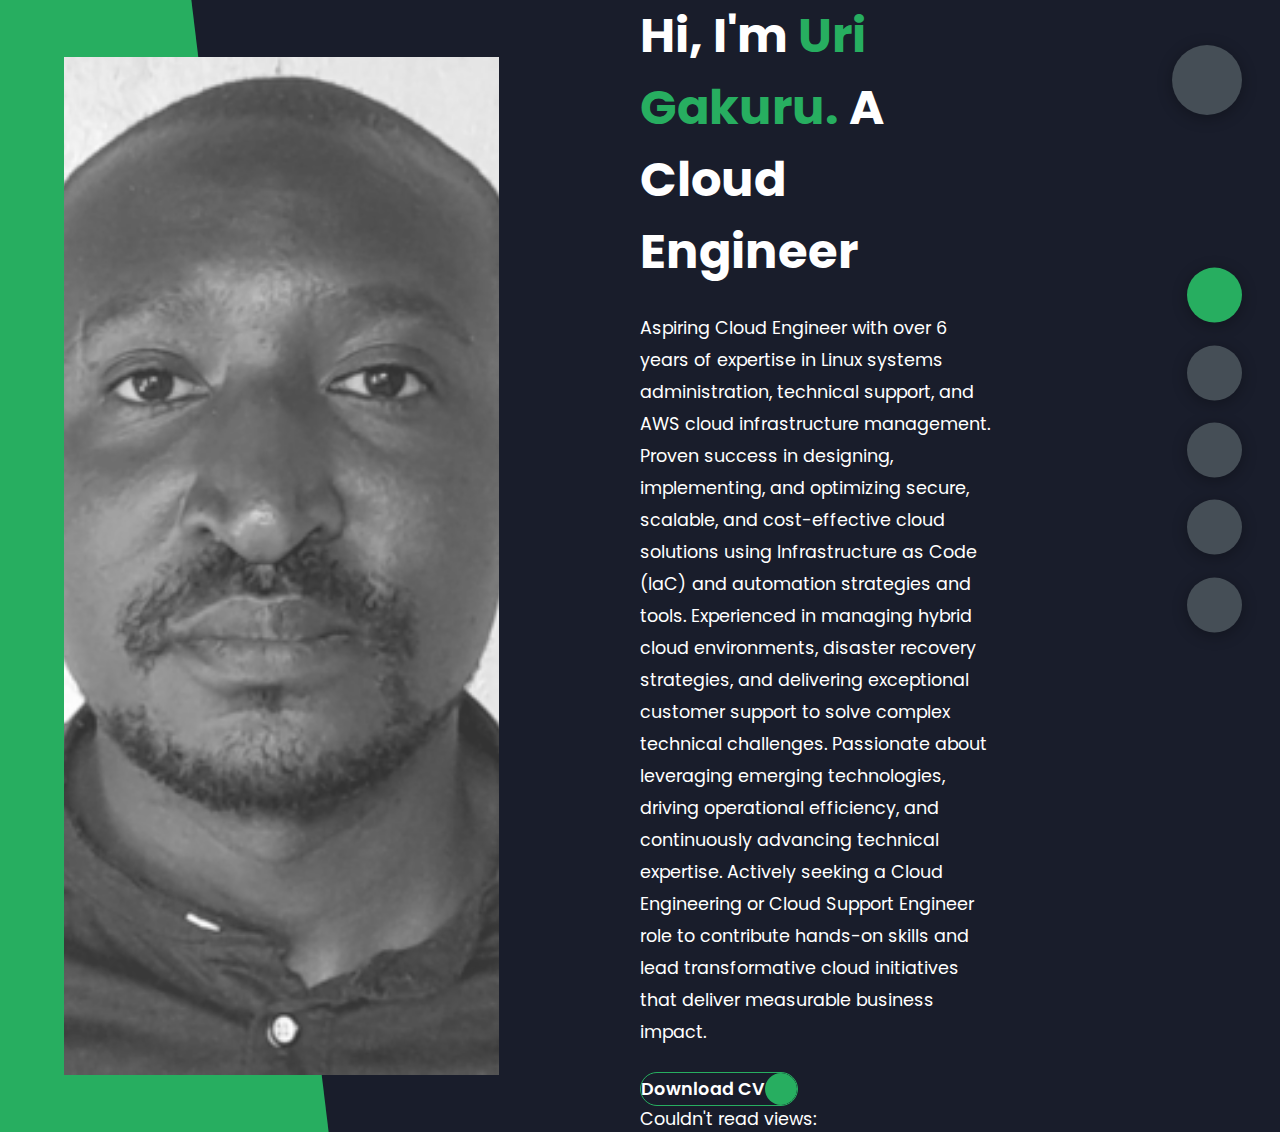
==== commit 64d2de43: "cicd" ====
--- a/index.html
+++ b/index.html
@@ -28,11 +28,13 @@
                     Aspiring Cloud Engineer with over 6 years of expertise in Linux systems administration, technical support, and AWS cloud infrastructure management. Proven success in designing, implementing, and optimizing secure, scalable, and cost-effective cloud solutions using Infrastructure as Code (IaC) and automation strategies and tools. Experienced in managing hybrid cloud environments, disaster recovery strategies, and delivering exceptional customer support to solve complex technical challenges. Passionate about leveraging emerging technologies, driving operational efficiency, and continuously advancing technical expertise. Actively seeking a Cloud Engineering or Cloud Support Engineer role to contribute hands-on skills and lead transformative cloud initiatives that deliver measurable business impact.
                 </p>
                 <div class="btn-con">
-                    <a href="" class="main-btn">
+                    <a href="https://drive.google.com/file/d/1UeSZ7dGN50sDEsDW-qPE1G1z7NFwzoKE/view?usp=sharing" class="main-btn">
                         <span class="btn-text">Download CV</span>
                         <span class="btn-icon"><i class="fas fa-download"></i></span>
                     </a>
                 </div>
+
+                <div class="counter-number nav-item nav-link text-white-50 font-os font-size-16 active">Couldn't read views:</div>
 
             </div>
         </div>
@@ -54,7 +56,7 @@
                         Seeking opportunities to contribute expertise in hybrid cloud environments and systems administration.
                     </p>
                     <div class="btn-con">
-                        <a href="" class="main-btn">
+                        <a href="https://drive.google.com/file/d/1UeSZ7dGN50sDEsDW-qPE1G1z7NFwzoKE/view?usp=sharing" class="main-btn">
                             <span class="btn-text">Download CV</span>
                             <span class="btn-icon"><i class="fas fa-download"></i></span>
                         </a>
@@ -151,55 +153,122 @@
                     <div class="tl-icon">
                         <i class="fas fa-briefcase"></i>
                     </div>
+                    <p class="tl-duration">Jan 2022 – Present | Remote</p>
+                    <h5>AWS Cloud Engineer – Self-Learning and Project-Based Experience<span> Self-Directed Learning </span> </h5>
+                    <ul>
+                        <li>- Serverless Web App Deployment: Designed and deployed a serverless application using AWS Lambda, API Gateway, DynamoDB, and S3 for a cost-efficient, scalable solution.</li>
+                        <li>- Backend for Serverless Web App: Built a robust and scalable backend architecture following AWS best practices.</li>
+                        <li>- Static Website Hosting: Used Amazon S3 and CloudFront to host a static website with high availability and low latency.</li>
+                        <li>- Data Analytics Pipeline: Architected a clickstream data solution to ingest, store, and visualize large datasets using AWS Kinesis, S3, and QuickSight, enabling actionable insights.</li>
+                        <li>- EC2 Instance Deployment: Automated EC2 provisioning and configuration using Terraform for IaC, Bash scripting for automation, and AWS Console for manual adjustments.</li>
+                        <li>- S3 Bucket Deployment: Established secure storage solutions via Terraform for repeatable automation, Bash scripting for customization, and the AWS Console for detailed configuration.</li>
+                        <li>- VPC Construction: Designed and deployed Virtual Private Clouds (VPCs) leveraging Terraform for consistency, Bash scripting for enhanced functionality, and the AWS Console for monitoring and adjustments, ensuring security and optimized performance.</li>
+                    </ul>
+                    
+                    <!-- <p>
+                        ICT Support Lead was responsible for managing and resolving technical issues related to Virtrosoft's cloud infrastructure. I worked on various cloud platforms, including Google Cloud, AWS, and Azure, ensuring smooth operation and addressing any issues that arose.
+                    </p> -->
+                </div>
+
+
+                <div class="timeline-item">
+                    <div class="tl-icon">
+                        <i class="fas fa-briefcase"></i>
+                    </div>
+                    <p class="tl-duration">2023 - present | Full time</p>
+                    <h5>ICT Support Lead<span> -Gertrude's Children's Hospital </span> </h5>
+                    <ul>
+                        <li>- Manage hybrid cloud infrastructure and provide real-time support to 1200+ staff members.</li>
+                        <li>- Design and implement scalable and highly available cloud architectures leveraging AWS services like Auto Scaling, Load Balancers, and Elastic Beanstalk.</li>
+                        <li>- Lead a team of 9 permanent staff and interns, achieving a 94% average appraisal score.</li>
+                        <li>- Implement monitoring solutions using CloudWatch and ELK, enhancing system visibility.</li>
+                        <li>- Automate provisioning and deployment workflows using Terraform, reducing setup times by 40%.</li>
+                        <li>- Reduce manual workloads by 30% through Python automation.</li>
+                        <li>- Spearhead risk analysis initiatives, reducing vulnerabilities by 25%.</li>
+                        <li>- Conduct disaster recovery planning and execute co-location data center migrations, saving $56,000 annually.</li>
+                        <li>- Improve customer satisfaction by reducing issue resolution times by 20%.</li>
+                    </ul>
+                </div>
+
+                <!-- <div class="timeline-item">
+                    <div class="tl-icon">
+                        <i class="fas fa-briefcase"></i>
+                    </div>
                     <p class="tl-duration">2023 - present</p>
                     <h5>ICT Support Lead<span> -Gertrude's Children's Hospital </span> </h5>
                     <p>
-                        ICT Support Lead was responsible for managing and resolving technical issues related to Virtrosoft's cloud infrastructure. I worked on various cloud platforms, including Google Cloud, AWS, and Azure, ensuring smooth operation and addressing any issues that arose.
+                      
+                        Manage hybrid cloud infrastructure and provide real-time support to 1200+ staff members.
+
+                        Design and implement scalable and highly available cloud architectures leveraging AWS services like Auto Scaling, Load Balancers, and Elastic Beanstalk.
+
+                        Lead a team of 9 permanent staff and interns, achieving a 94% average appraisal score.
+
+                        Implement monitoring solutions using CloudWatch and ELK, enhancing system visibility.
+
+                        Automate provisioning and deployment workflows using Terraform, reducing setup times by 40%.
+
+                        Reduce manual workloads by 30% through Python automation.
+
+                        Spearhead risk analysis initiatives, reducing vulnerabilities by 25%.
+
+                        Conduct disaster recovery planning and execute co-location data center migrations, saving $56,000 annually.
+
+                        Improve customer satisfaction by reducing issue resolution times by 20%.
+                                    
                     </p>
-                </div>
+                </div> -->
 
                 <div class="timeline-item">
                     <div class="tl-icon">
                         <i class="fas fa-briefcase"></i>
                     </div>
-                    <p class="tl-duration">2023 - present</p>
-                    <h5>ICT Support Lead<span> -Gertrude's Children's Hospital </span> </h5>
-                    <p>
+                    <p class="tl-duration">January 2019 - June 2023</p>
+                    <h5>ICT Support Specialist<span> -Gertrude's Children's Hospital </span> </h5>
+                    <ul>
+                        <li>- Administer Windows and Linux servers, optimizing system performance and uptime.</li>
+                        <li>- Lead the deployment of telemedicine services, reaching over 56,000 patients.</li>
+                        <li>- Architect and deploy containerized applications using Docker and Kubernetes, improving scalability and resource utilization.</li>
+                        <li>- Conduct security audits and enforce data protection policies.</li>
+                        <li>- Act as a risk champion, addressing potential vulnerabilities in cloud services.</li>
+                        <li>- Design multi-tiered backup and disaster recovery solutions.</li>
+                    </ul>
+                    <!-- <p>
                         ICT Support Lead was responsible for managing and resolving technical issues related to Virtrosoft's cloud infrastructure. I worked on various cloud platforms, including Google Cloud, AWS, and Azure, ensuring smooth operation and addressing any issues that arose.
-                    </p>
+                    </p> -->
                 </div>
 
                 <div class="timeline-item">
                     <div class="tl-icon">
                         <i class="fas fa-briefcase"></i>
                     </div>
-                    <p class="tl-duration">2023 - present</p>
-                    <h5>ICT Support Lead<span> -Gertrude's Children's Hospital </span> </h5>
-                    <p>
+                    <p class="tl-duration">March 2018 - October 2018</p>
+                    <h5>ICT Systems Support<span> -Gertrude's Children's Hospital </span> </h5>
+                    <ul>
+                        <li>- Ensured optimal performance and availability of information systems while resolving user issues promptly.</li>
+                        <li>- Recommended and implemented hardware and software upgrades to improve operational efficiency.</li>
+                        <li>- Maintained Active Directory, DHCP, and network infrastructure for seamless system operation.</li>
+                        <li>- Achievements: Transitioned the organization from physical to digital receipts via HMIS, streamlining patient workflows.</li>
+                      </ul>
+                    <!-- <p>
                         ICT Support Lead was responsible for managing and resolving technical issues related to Virtrosoft's cloud infrastructure. I worked on various cloud platforms, including Google Cloud, AWS, and Azure, ensuring smooth operation and addressing any issues that arose.
-                    </p>
+                    </p> -->
                 </div>
 
                 <div class="timeline-item">
                     <div class="tl-icon">
                         <i class="fas fa-briefcase"></i>
                     </div>
-                    <p class="tl-duration">2023 - present</p>
-                    <h5>ICT Support Lead<span> -Gertrude's Children's Hospital </span> </h5>
-                    <p>
+                    <p class="tl-duration">September 2017 - November 2017</p>
+                    <h5>ICT Support Intern<span> -Gertrude's Children's Hospital </span> </h5>
+                    <ul>
+                        <li>Assisted in daily IT operations, including system monitoring and troubleshooting.</li>
+                        <li>Administered PaBX, DHCP, and Active Directory services.</li>
+                        <li>Trained fellow interns to foster a collaborative learning environment.</li>
+                      </ul>
+                    <!-- <p>
                         ICT Support Lead was responsible for managing and resolving technical issues related to Virtrosoft's cloud infrastructure. I worked on various cloud platforms, including Google Cloud, AWS, and Azure, ensuring smooth operation and addressing any issues that arose.
-                    </p>
-                </div>
-
-                <div class="timeline-item">
-                    <div class="tl-icon">
-                        <i class="fas fa-briefcase"></i>
-                    </div>
-                    <p class="tl-duration">2023 - present</p>
-                    <h5>ICT Support Lead<span> -Gertrude's Children's Hospital </span> </h5>
-                    <p>
-                        ICT Support Lead was responsible for managing and resolving technical issues related to Virtrosoft's cloud infrastructure. I worked on various cloud platforms, including Google Cloud, AWS, and Azure, ensuring smooth operation and addressing any issues that arose.
-                    </p>
+                    </p> -->
                 </div>
 
             </div>
@@ -544,7 +613,7 @@
                                 <textarea name="" id="" cols="15" rows="8" placeholder="Message Here..."></textarea>
                             </div>
                             <div class="submit-btn">
-                                <a href="#" class="main-btn">
+                                <a href="https://drive.google.com/file/d/1UeSZ7dGN50sDEsDW-qPE1G1z7NFwzoKE/view?usp=sharing" class="main-btn">
                                     <span class="btn-text">Download CV</span>
                                     <span class="btn-icon"><i class="fas fa-download"></i> </span>
                                 </a>
--- a/styles/styles.css
+++ b/styles/styles.css
@@ -392,6 +392,11 @@
 .timeline .timeline-item i {
   font-size: 1.3rem;
 }
+.timeline .timeline-item ul {
+  list-style-type: disc; /* Use disc bullets */
+  list-style-position: inside; /* Place bullets within list items */
+  padding-left: 20px; /* Adjust padding as needed */
+}
 .timeline .tl-duration {
   padding: 0.2rem 0.6rem;
   background-color: var(--color-grey-5);
